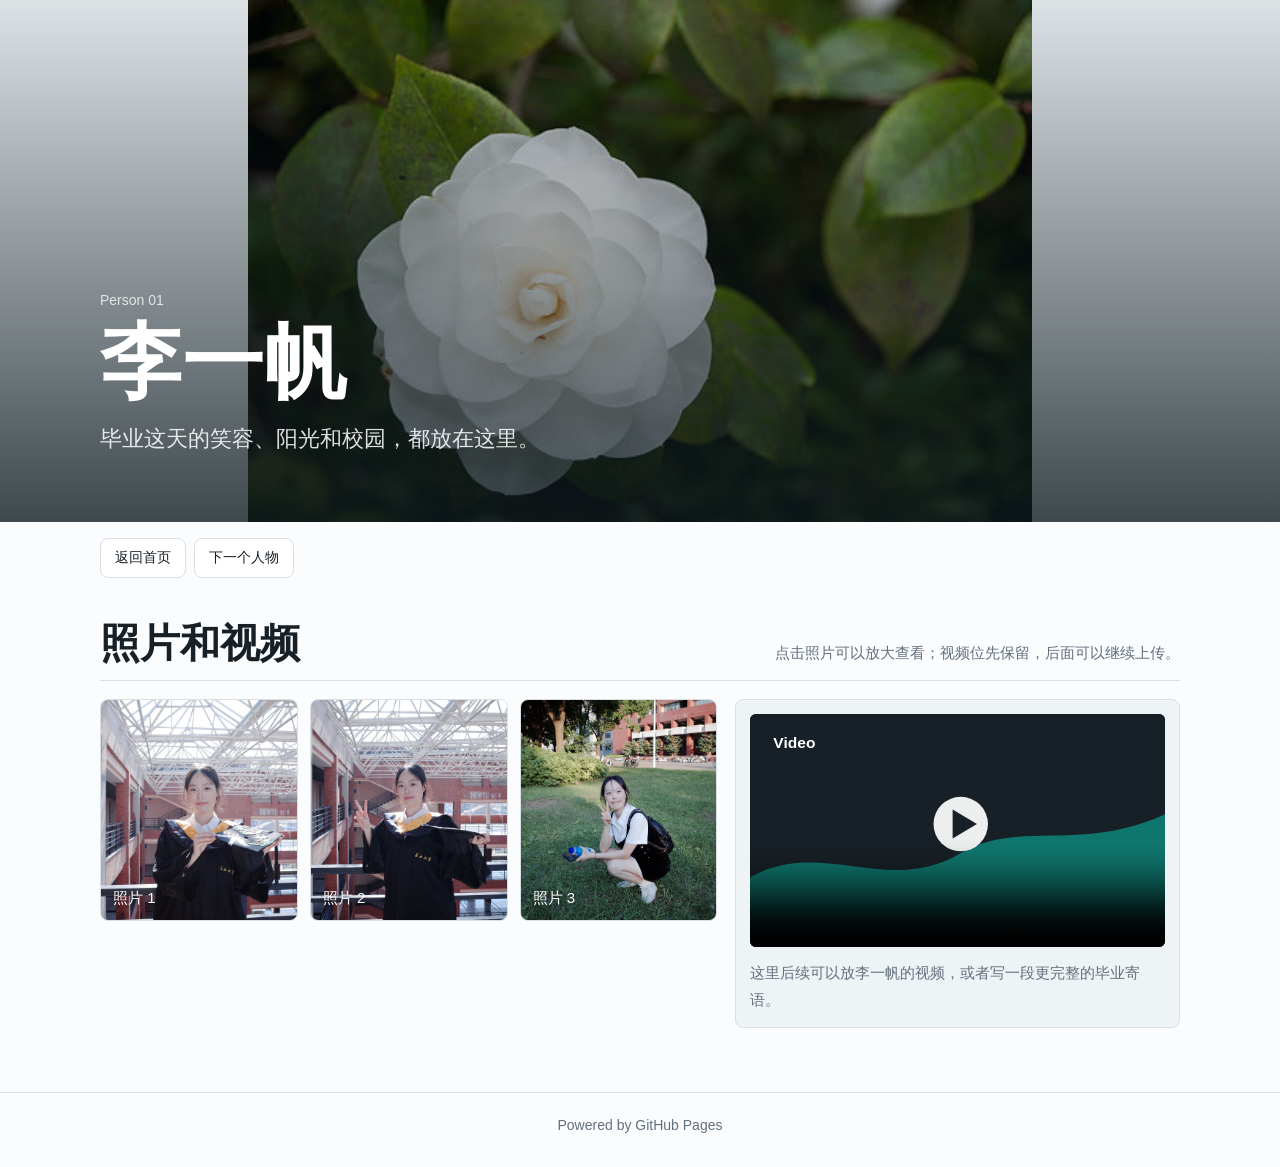
==== people/person-1.html @ f93f784c "Add files via upload" ====
<!doctype html>
<html lang="zh-CN">
<head>
  <meta charset="utf-8">
  <meta name="viewport" content="width=device-width, initial-scale=1">
  <title>李一帆</title>
  <meta name="description" content="李一帆的毕业照片和视频记录">
  <link rel="stylesheet" href="../style.css">
  <style>.person-hero { --hero-image: url("../backgrounds/person-1.png"); }</style>
</head>
<body>
  <header class="person-hero">
    <img class="hero-bg" src="../backgrounds/person-1.png" alt="">
    <div class="hero-inner">
      <p class="eyebrow">Person 01</p>
      <h1>李一帆</h1>
      <p class="lead">毕业这天的笑容、阳光和校园，都放在这里。</p>
    </div>
  </header>

  <nav class="top-nav" aria-label="页面导航">
    <a href="../index.html">返回首页</a>
    <a href="person-2.html">下一个人物</a>
  </nav>

  <main class="person-main">
    <section aria-labelledby="person-title">
      <div class="section-title">
        <h2 id="person-title">照片和视频</h2>
        <p class="note">点击照片可以放大查看；视频位先保留，后面可以继续上传。</p>
      </div>

      <div class="person-grid">
        <div class="gallery">
          <a class="tile" href="../photos/section-1/1.jpg" data-gallery-item data-caption="李一帆照片 1"><img src="../photos/section-1/1.jpg" alt="李一帆照片 1"><span>照片 1</span></a>
          <a class="tile" href="../photos/section-1/2.jpg" data-gallery-item data-caption="李一帆照片 2"><img src="../photos/section-1/2.jpg" alt="李一帆照片 2"><span>照片 2</span></a>
          <a class="tile" href="../photos/section-1/3.jpg" data-gallery-item data-caption="李一帆照片 3"><img src="../photos/section-1/3.jpg" alt="李一帆照片 3"><span>照片 3</span></a>
        </div>
        <div class="video-card">
          <video controls preload="metadata" poster="../videos/section-1/poster.svg"><source src="../videos/section-1/your-video.mp4" type="video/mp4"></video>
          <p class="story">这里后续可以放李一帆的视频，或者写一段更完整的毕业寄语。</p>
        </div>
      </div>
    </section>
  </main>

  <footer>Powered by GitHub Pages</footer>

  <div class="lightbox" id="lightbox" aria-hidden="true" role="dialog" aria-label="照片预览">
    <button class="lightbox-close" type="button" aria-label="关闭">&times;</button>
    <button class="lightbox-nav lightbox-prev" type="button" aria-label="上一张">&lsaquo;</button>
    <figure><img id="lightboxImage" src="" alt=""><figcaption class="lightbox-caption" id="lightboxCaption"></figcaption></figure>
    <button class="lightbox-nav lightbox-next" type="button" aria-label="下一张">&rsaquo;</button>
  </div>
  <script src="../gallery.js"></script>
</body>
</html>
---- style.css ----
:root {
  color-scheme: light;
  --ink: #172026;
  --muted: #64707d;
  --line: #d8e0e6;
  --paper: #fbfcfd;
  --mist: #eef3f6;
  --accent: #0f766e;
  --rose: #b85b6c;
  --gold: #b9822c;
}

* {
  box-sizing: border-box;
}

body {
  margin: 0;
  min-height: 100vh;
  font-family: Arial, "Microsoft YaHei", sans-serif;
  color: var(--ink);
  background: var(--paper);
  letter-spacing: 0;
}

a {
  color: inherit;
}

.home-hero,
.person-hero {
  min-height: 58vh;
  display: grid;
  align-items: end;
  padding: 28px;
  position: relative;
  overflow: hidden;
  background:
    linear-gradient(180deg, rgba(13, 25, 30, 0.12), rgba(13, 25, 30, 0.84)),
    var(--hero-image) center / cover no-repeat;
  color: #fff;
}

.home-hero {
  --hero-image: url("backgrounds/home.jpg");
  min-height: 72vh;
  background:
    linear-gradient(180deg, rgba(13, 25, 30, 0.04), rgba(13, 25, 30, 0.88)),
    var(--hero-image) center / contain no-repeat;
  background-color: #11191d;
}

.hero-inner {
  position: relative;
  z-index: 2;
  width: min(1080px, 100%);
  margin: 0 auto;
  padding-bottom: 38px;
}

.person-hero {
  background: #eef3f6;
}

.person-hero::after {
  content: "";
  position: absolute;
  inset: 0;
  z-index: 1;
  background: linear-gradient(180deg, rgba(13, 25, 30, 0.08), rgba(13, 25, 30, 0.78));
}

.hero-bg {
  position: absolute;
  inset: 0;
  z-index: 0;
  width: 100%;
  height: 100%;
  object-fit: contain;
  object-position: center;
}

.eyebrow {
  margin: 0 0 14px;
  font-size: 14px;
  color: rgba(255, 255, 255, 0.78);
}

h1 {
  margin: 0;
  max-width: 820px;
  font-size: clamp(42px, 8vw, 82px);
  line-height: 0.98;
  font-weight: 800;
}

.lead {
  max-width: 680px;
  margin: 18px 0 0;
  font-size: clamp(17px, 2.6vw, 22px);
  line-height: 1.6;
  color: rgba(255, 255, 255, 0.86);
}

.home-main,
.person-main {
  width: min(1080px, calc(100% - 32px));
  margin: 0 auto;
  padding: 42px 0 64px;
}

.home-intro {
  display: flex;
  align-items: end;
  justify-content: space-between;
  gap: 20px;
  margin-bottom: 18px;
  padding-bottom: 16px;
  border-bottom: 1px solid var(--line);
}

.home-intro h2,
.section-title h2 {
  margin: 0;
  font-size: clamp(26px, 4vw, 40px);
  line-height: 1.15;
}

.home-intro p,
.note,
.story {
  color: var(--muted);
  line-height: 1.8;
  font-size: 15px;
}

.home-intro p {
  max-width: 480px;
  margin: 0;
  text-align: right;
}

.people-grid {
  display: grid;
  grid-template-columns: repeat(auto-fit, minmax(240px, 1fr));
  gap: 12px;
}

.person-card {
  position: relative;
  display: block;
  min-height: 260px;
  overflow: hidden;
  border: 1px solid var(--line);
  border-radius: 8px;
  background: var(--mist);
  text-decoration: none;
}

.person-card img {
  display: block;
  width: 100%;
  height: 100%;
  min-height: 260px;
  object-fit: cover;
  transition: transform 240ms ease;
}

.person-card:hover img {
  transform: scale(1.04);
}

.person-card span {
  position: absolute;
  left: 12px;
  right: 12px;
  bottom: 12px;
  color: #fff;
  font-size: 20px;
  font-weight: 700;
  text-shadow: 0 1px 8px rgba(0, 0, 0, 0.58);
}

.top-nav {
  width: min(1080px, calc(100% - 32px));
  margin: 0 auto;
  padding: 16px 0 0;
  display: flex;
  gap: 8px;
  flex-wrap: wrap;
}

.top-nav a {
  min-height: 40px;
  display: inline-grid;
  place-items: center;
  padding: 0 14px;
  border: 1px solid var(--line);
  border-radius: 8px;
  background: #fff;
  text-decoration: none;
  font-size: 14px;
}

.section-title {
  display: flex;
  align-items: end;
  justify-content: space-between;
  gap: 18px;
  margin: 0 0 18px;
  padding-bottom: 14px;
  border-bottom: 1px solid var(--line);
}

.note {
  max-width: 420px;
  margin: 0;
  text-align: right;
}

.person-grid {
  display: grid;
  grid-template-columns: minmax(0, 1fr) minmax(300px, 0.72fr);
  gap: 18px;
  align-items: start;
}

.gallery {
  display: grid;
  grid-template-columns: repeat(3, minmax(0, 1fr));
  gap: 12px;
}

.tile {
  position: relative;
  display: block;
  min-height: 220px;
  overflow: hidden;
  border-radius: 8px;
  background: var(--mist);
  border: 1px solid var(--line);
}

.tile img {
  display: block;
  width: 100%;
  height: 100%;
  min-height: 220px;
  object-fit: cover;
  transition: transform 240ms ease;
}

.tile:hover img {
  transform: scale(1.04);
}

.tile span {
  position: absolute;
  left: 12px;
  right: 12px;
  bottom: 12px;
  color: #fff;
  font-size: 15px;
  text-shadow: 0 1px 8px rgba(0, 0, 0, 0.55);
}

.video-card {
  display: grid;
  gap: 12px;
  padding: 14px;
  border: 1px solid var(--line);
  border-radius: 8px;
  background: var(--mist);
}

video {
  display: block;
  width: 100%;
  aspect-ratio: 16 / 9;
  border-radius: 6px;
  background: #111;
}

.story {
  margin: 0;
}

footer {
  border-top: 1px solid var(--line);
  padding: 24px 16px 34px;
  color: var(--muted);
  text-align: center;
  font-size: 14px;
}

.lightbox {
  position: fixed;
  inset: 0;
  z-index: 20;
  display: none;
  place-items: center;
  padding: 24px;
  background: rgba(12, 18, 22, 0.92);
}

.lightbox.is-open {
  display: grid;
}

.lightbox img {
  max-width: min(100%, 1080px);
  max-height: 82vh;
  border-radius: 8px;
  box-shadow: 0 20px 80px rgba(0, 0, 0, 0.5);
}

.lightbox-caption {
  margin: 14px 0 0;
  color: rgba(255, 255, 255, 0.84);
  text-align: center;
  font-size: 15px;
}

.lightbox-close,
.lightbox-nav {
  position: fixed;
  border: 1px solid rgba(255, 255, 255, 0.28);
  border-radius: 999px;
  background: rgba(255, 255, 255, 0.12);
  color: #fff;
  cursor: pointer;
  line-height: 1;
}

.lightbox-close {
  top: 18px;
  right: 18px;
  width: 44px;
  height: 44px;
  font-size: 28px;
}

.lightbox-nav {
  top: 50%;
  width: 48px;
  height: 48px;
  font-size: 30px;
  transform: translateY(-50%);
}

.lightbox-prev {
  left: 18px;
}

.lightbox-next {
  right: 18px;
}

@media (max-width: 920px) {
  .people-grid {
    grid-template-columns: repeat(2, minmax(0, 1fr));
  }

  .home-intro,
  .section-title {
    display: block;
  }

  .home-intro p,
  .note {
    margin-top: 10px;
    text-align: left;
  }

  .person-grid,
  .gallery {
    grid-template-columns: 1fr;
  }

  .tile,
  .tile img {
    min-height: 260px;
  }
}

@media (max-width: 560px) {
  .home-hero,
  .person-hero {
    min-height: 62vh;
    padding: 20px;
  }

  .hero-inner {
    padding-bottom: 26px;
  }

  .home-main,
  .person-main,
  .top-nav {
    width: min(100% - 24px, 1080px);
  }

  .people-grid {
    grid-template-columns: 1fr;
  }

  .lightbox {
    padding: 14px;
  }

  .lightbox-nav {
    top: auto;
    bottom: 18px;
    transform: none;
  }
}
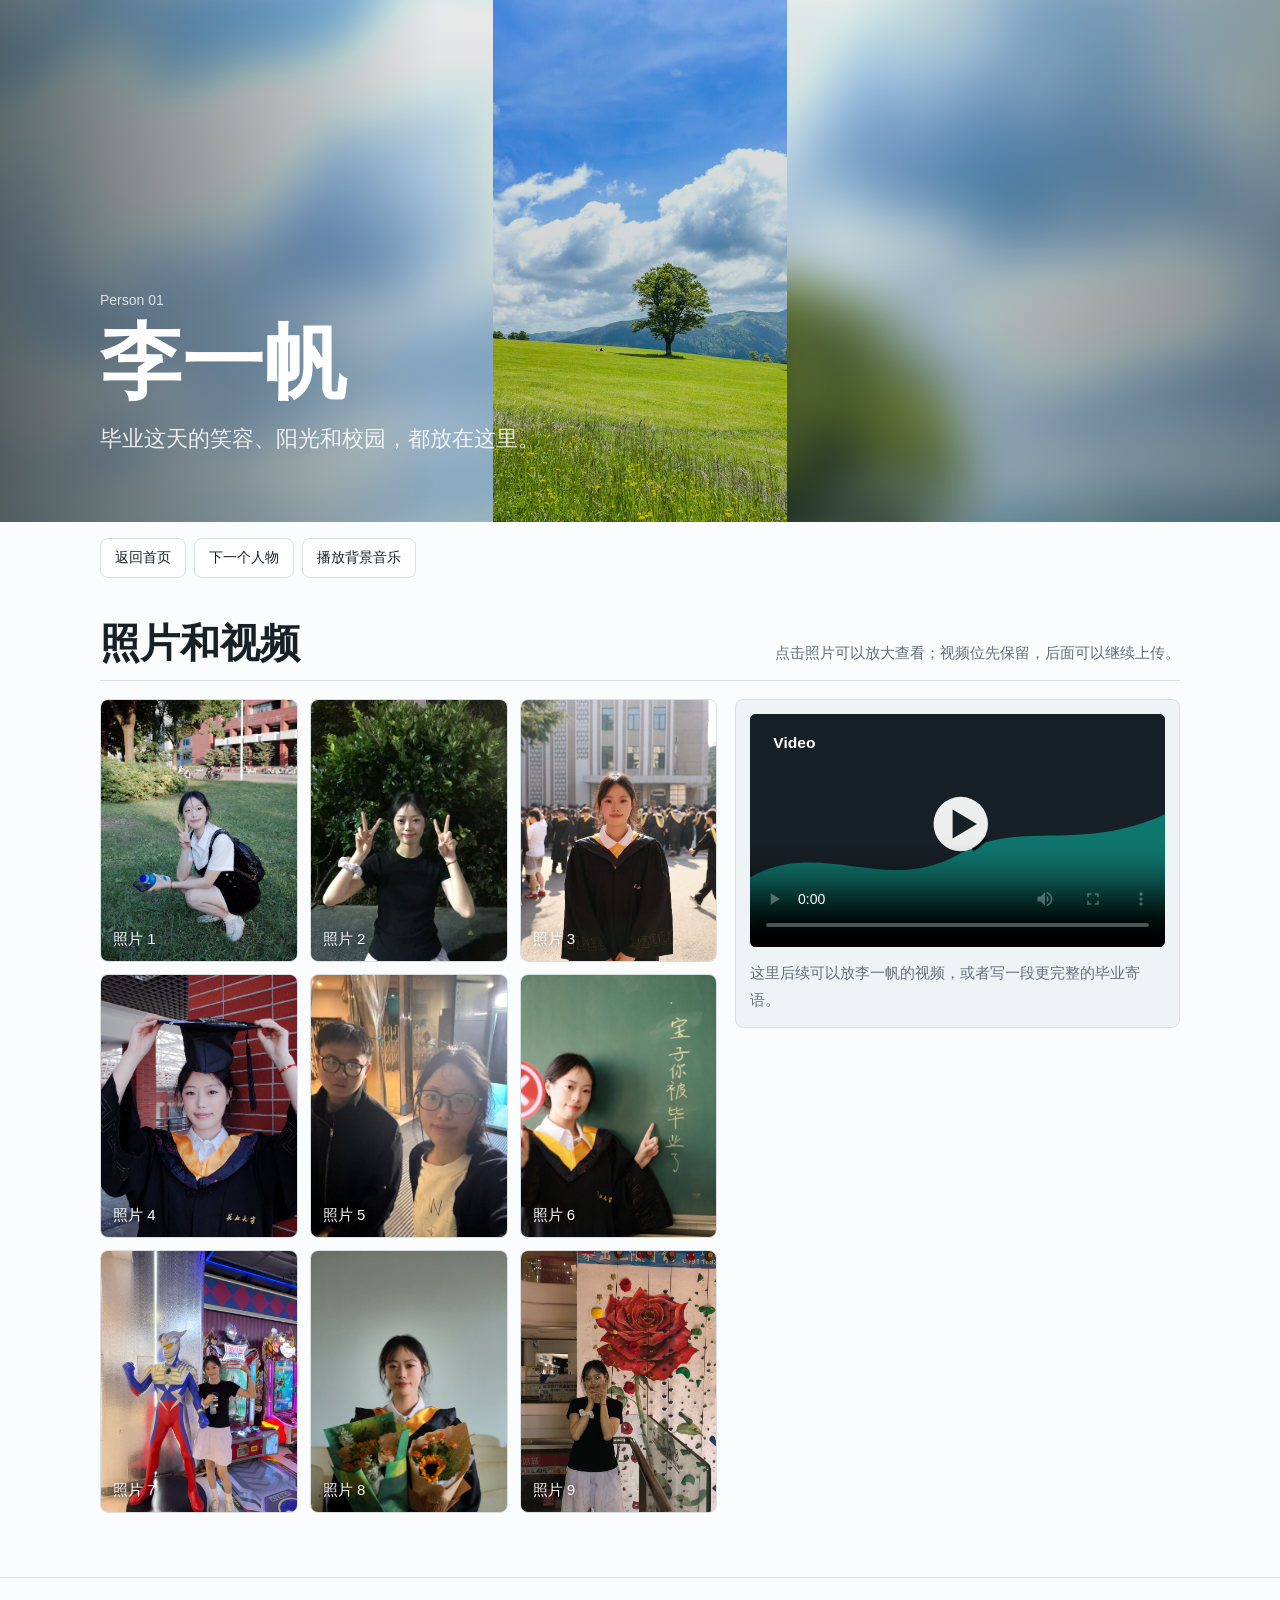
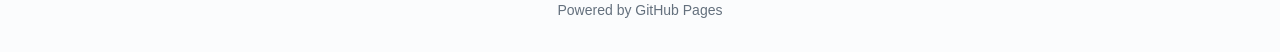
==== commit ed156099: "Add files via upload" ====
--- a/people/person-1.html
+++ b/people/person-1.html
@@ -1,57 +1,67 @@
-<!doctype html>
-<html lang="zh-CN">
-<head>
-  <meta charset="utf-8">
-  <meta name="viewport" content="width=device-width, initial-scale=1">
-  <title>李一帆</title>
-  <meta name="description" content="李一帆的毕业照片和视频记录">
-  <link rel="stylesheet" href="../style.css">
-  <style>.person-hero { --hero-image: url("../backgrounds/person-1.png"); }</style>
-</head>
-<body>
-  <header class="person-hero">
-    <img class="hero-bg" src="../backgrounds/person-1.png" alt="">
-    <div class="hero-inner">
-      <p class="eyebrow">Person 01</p>
-      <h1>李一帆</h1>
-      <p class="lead">毕业这天的笑容、阳光和校园，都放在这里。</p>
-    </div>
-  </header>
-
-  <nav class="top-nav" aria-label="页面导航">
-    <a href="../index.html">返回首页</a>
-    <a href="person-2.html">下一个人物</a>
-  </nav>
-
-  <main class="person-main">
-    <section aria-labelledby="person-title">
-      <div class="section-title">
-        <h2 id="person-title">照片和视频</h2>
-        <p class="note">点击照片可以放大查看；视频位先保留，后面可以继续上传。</p>
-      </div>
-
-      <div class="person-grid">
-        <div class="gallery">
-          <a class="tile" href="../photos/section-1/1.jpg" data-gallery-item data-caption="李一帆照片 1"><img src="../photos/section-1/1.jpg" alt="李一帆照片 1"><span>照片 1</span></a>
-          <a class="tile" href="../photos/section-1/2.jpg" data-gallery-item data-caption="李一帆照片 2"><img src="../photos/section-1/2.jpg" alt="李一帆照片 2"><span>照片 2</span></a>
-          <a class="tile" href="../photos/section-1/3.jpg" data-gallery-item data-caption="李一帆照片 3"><img src="../photos/section-1/3.jpg" alt="李一帆照片 3"><span>照片 3</span></a>
-        </div>
-        <div class="video-card">
-          <video controls preload="metadata" poster="../videos/section-1/poster.svg"><source src="../videos/section-1/your-video.mp4" type="video/mp4"></video>
-          <p class="story">这里后续可以放李一帆的视频，或者写一段更完整的毕业寄语。</p>
-        </div>
-      </div>
-    </section>
-  </main>
-
-  <footer>Powered by GitHub Pages</footer>
-
-  <div class="lightbox" id="lightbox" aria-hidden="true" role="dialog" aria-label="照片预览">
-    <button class="lightbox-close" type="button" aria-label="关闭">&times;</button>
-    <button class="lightbox-nav lightbox-prev" type="button" aria-label="上一张">&lsaquo;</button>
-    <figure><img id="lightboxImage" src="" alt=""><figcaption class="lightbox-caption" id="lightboxCaption"></figcaption></figure>
-    <button class="lightbox-nav lightbox-next" type="button" aria-label="下一张">&rsaquo;</button>
-  </div>
-  <script src="../gallery.js"></script>
-</body>
-</html>
+<!doctype html>
+<html lang="zh-CN">
+<head>
+  <meta charset="utf-8">
+  <meta name="viewport" content="width=device-width, initial-scale=1">
+  <title>李一帆</title>
+  <meta name="description" content="李一帆的毕业照片和视频记录">
+  <link rel="stylesheet" href="../style.css">
+  <style>.person-hero { --hero-image: url("../backgrounds/person-1.png"); }</style>
+</head>
+<body>
+  <header class="person-hero">
+    <img class="hero-fill" src="../backgrounds/person-1.png" alt="">
+    <img class="hero-bg" src="../backgrounds/person-1.png" alt="">
+    <div class="hero-inner">
+      <p class="eyebrow">Person 01</p>
+      <h1>李一帆</h1>
+      <p class="lead">毕业这天的笑容、阳光和校园，都放在这里。</p>
+    </div>
+  </header>
+
+  <nav class="top-nav" aria-label="页面导航">
+    <a href="../index.html">返回首页</a>
+    <a href="person-2.html">下一个人物</a>
+    <button class="music-control" type="button" data-bgm-toggle hidden>播放背景音乐</button>
+  </nav>
+  <audio data-bgm src="../audio/liyi.mp3" autoplay loop preload="auto"></audio>
+
+  <main class="person-main">
+    <section aria-labelledby="person-title">
+      <div class="section-title">
+        <h2 id="person-title">照片和视频</h2>
+        <p class="note">点击照片可以放大查看；视频位先保留，后面可以继续上传。</p>
+      </div>
+
+      <div class="person-grid">
+        <div class="gallery">
+          <a class="tile" href="../photos/liyi/1.jpg" data-gallery-item data-caption="李一帆照片 1"><img src="../photos/liyi/1.jpg" alt="李一帆照片 1"><span>照片 1</span></a>
+          <a class="tile" href="../photos/liyi/2.jpg" data-gallery-item data-caption="李一帆照片 2"><img src="../photos/liyi/2.jpg" alt="李一帆照片 2"><span>照片 2</span></a>
+          <a class="tile" href="../photos/liyi/3.jpg" data-gallery-item data-caption="李一帆照片 3"><img src="../photos/liyi/3.jpg" alt="李一帆照片 3"><span>照片 3</span></a>
+          <a class="tile" href="../photos/liyi/4.jpg" data-gallery-item data-caption="李一帆照片 4"><img src="../photos/liyi/4.jpg" alt="李一帆照片 4"><span>照片 4</span></a>
+          <a class="tile" href="../photos/liyi/5.jpg" data-gallery-item data-caption="李一帆照片 5"><img src="../photos/liyi/5.jpg" alt="李一帆照片 5"><span>照片 5</span></a>
+          <a class="tile" href="../photos/liyi/6.jpg" data-gallery-item data-caption="李一帆照片 6"><img src="../photos/liyi/6.jpg" alt="李一帆照片 6"><span>照片 6</span></a>
+          <a class="tile" href="../photos/liyi/7.jpg" data-gallery-item data-caption="李一帆照片 7"><img src="../photos/liyi/7.jpg" alt="李一帆照片 7"><span>照片 7</span></a>
+          <a class="tile" href="../photos/liyi/8.jpg" data-gallery-item data-caption="李一帆照片 8"><img src="../photos/liyi/8.jpg" alt="李一帆照片 8"><span>照片 8</span></a>
+          <a class="tile" href="../photos/liyi/9.jpg" data-gallery-item data-caption="李一帆照片 9"><img src="../photos/liyi/9.jpg" alt="李一帆照片 9"><span>照片 9</span></a>
+        </div>
+        <div class="video-card">
+          <video controls preload="metadata" poster="../videos/section-1/poster.svg"><source src="../videos/section-1/your-video.mp4" type="video/mp4"></video>
+          <p class="story">这里后续可以放李一帆的视频，或者写一段更完整的毕业寄语。</p>
+        </div>
+      </div>
+    </section>
+  </main>
+
+  <footer>Powered by GitHub Pages</footer>
+
+  <div class="lightbox" id="lightbox" aria-hidden="true" role="dialog" aria-label="照片预览">
+    <button class="lightbox-close" type="button" aria-label="关闭">&times;</button>
+    <button class="lightbox-nav lightbox-prev" type="button" aria-label="上一张">&lsaquo;</button>
+    <figure><img id="lightboxImage" src="" alt=""><figcaption class="lightbox-caption" id="lightboxCaption"></figcaption></figure>
+    <button class="lightbox-nav lightbox-next" type="button" aria-label="下一张">&rsaquo;</button>
+  </div>
+  <script src="../gallery.js"></script>
+  <script src="../bgm.js"></script>
+</body>
+</html>
--- a/style.css
+++ b/style.css
@@ -59,7 +59,7 @@
 }
 
 .person-hero {
-  background: #eef3f6;
+  background: #f7fafb;
 }
 
 .person-hero::after {
@@ -67,17 +67,32 @@
   position: absolute;
   inset: 0;
   z-index: 1;
-  background: linear-gradient(180deg, rgba(13, 25, 30, 0.08), rgba(13, 25, 30, 0.78));
+  background:
+    linear-gradient(90deg, rgba(14, 24, 28, 0.62), rgba(14, 24, 28, 0.08) 34%, rgba(14, 24, 28, 0.08) 66%, rgba(14, 24, 28, 0.42)),
+    linear-gradient(180deg, rgba(14, 24, 28, 0.02), rgba(14, 24, 28, 0.22));
+}
+
+.hero-fill {
+  position: absolute;
+  inset: -24px;
+  z-index: 0;
+  width: calc(100% + 48px);
+  height: calc(100% + 48px);
+  object-fit: cover;
+  object-position: center;
+  filter: blur(24px) saturate(1.16) brightness(1.12);
+  transform: scale(1.04);
 }
 
 .hero-bg {
   position: absolute;
   inset: 0;
-  z-index: 0;
+  z-index: 1;
   width: 100%;
   height: 100%;
   object-fit: contain;
   object-position: center;
+  filter: saturate(1.08) brightness(1.06);
 }
 
 .eyebrow {
@@ -202,6 +217,22 @@
   font-size: 14px;
 }
 
+.music-control {
+  min-height: 40px;
+  padding: 0 14px;
+  border: 1px solid var(--line);
+  border-radius: 8px;
+  background: #fff;
+  color: var(--ink);
+  cursor: pointer;
+  font: inherit;
+  font-size: 14px;
+}
+
+.music-control[hidden] {
+  display: none;
+}
+
 .section-title {
   display: flex;
   align-items: end;
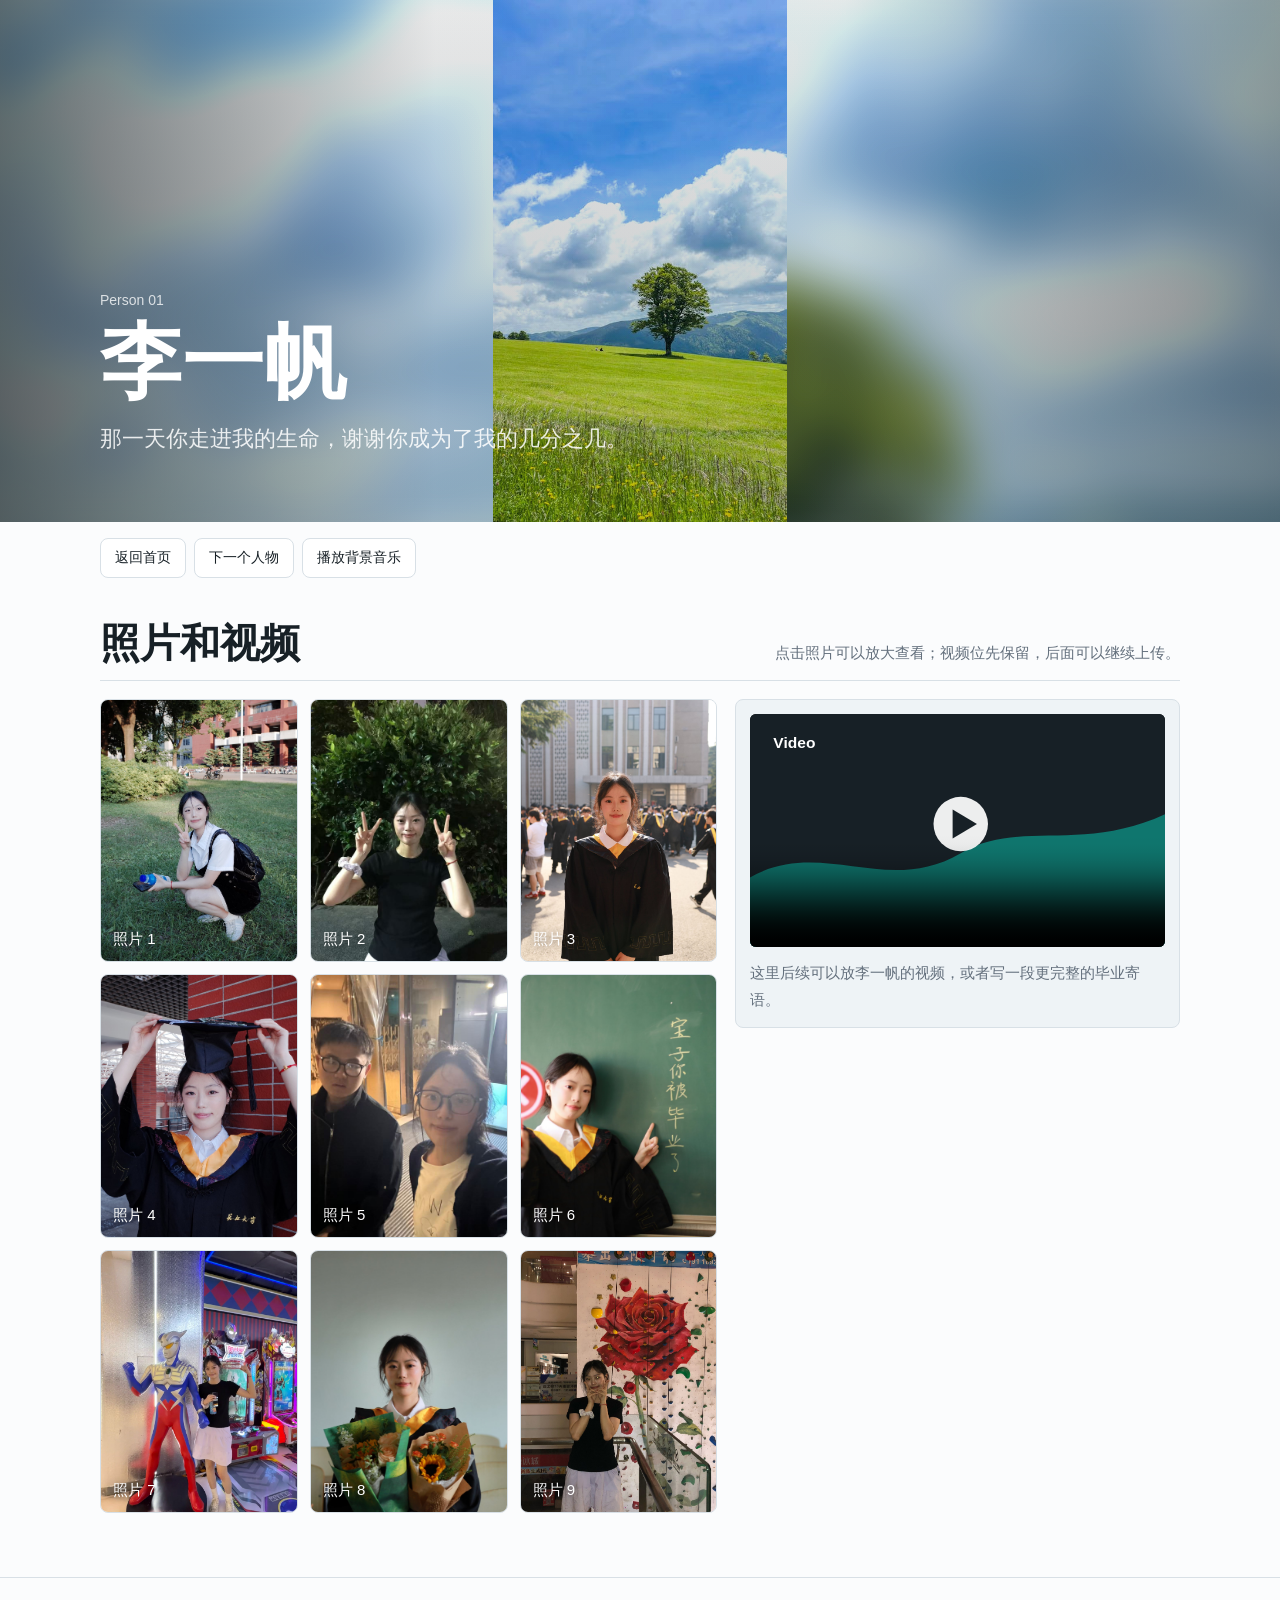
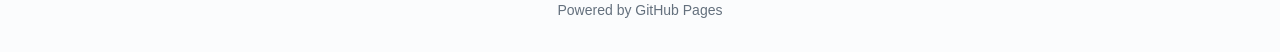
==== commit a2ebb0fe: "Add files via upload" ====
--- a/people/person-1.html
+++ b/people/person-1.html
@@ -15,14 +15,14 @@
     <div class="hero-inner">
       <p class="eyebrow">Person 01</p>
       <h1>李一帆</h1>
-      <p class="lead">毕业这天的笑容、阳光和校园，都放在这里。</p>
+      <p class="lead">那一天你走进我的生命，谢谢你成为了我的几分之几。</p>
     </div>
   </header>
 
   <nav class="top-nav" aria-label="页面导航">
     <a href="../index.html">返回首页</a>
     <a href="person-2.html">下一个人物</a>
-    <button class="music-control" type="button" data-bgm-toggle hidden>播放背景音乐</button>
+    <button class="music-control" type="button" data-bgm-toggle>播放背景音乐</button>
   </nav>
   <audio data-bgm src="../audio/liyi.mp3" autoplay loop preload="auto"></audio>
 
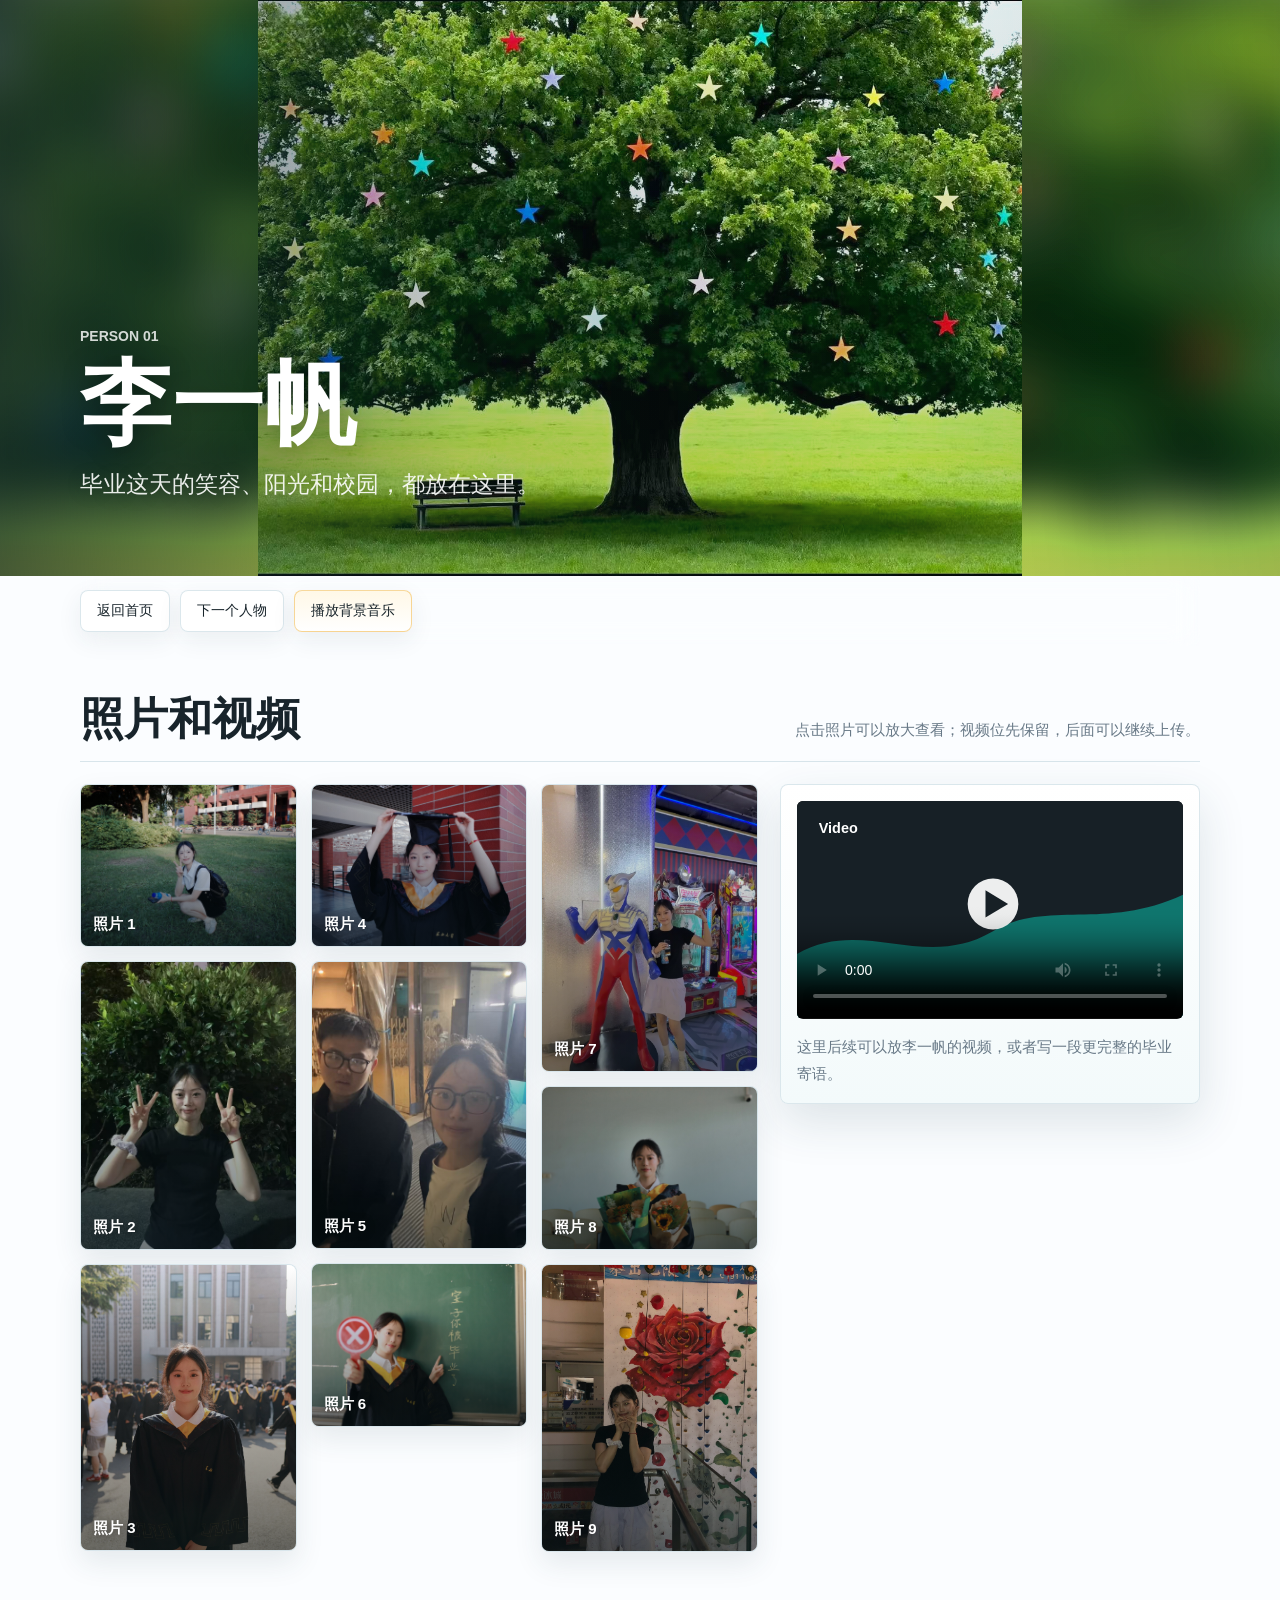
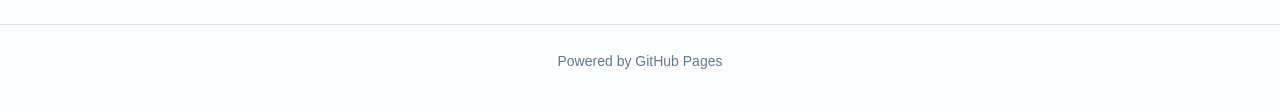
==== commit dfbcc6ba: "Add files via upload" ====
--- a/people/person-1.html
+++ b/people/person-1.html
@@ -15,7 +15,7 @@
     <div class="hero-inner">
       <p class="eyebrow">Person 01</p>
       <h1>李一帆</h1>
-      <p class="lead">那一天你走进我的生命，谢谢你成为了我的几分之几。</p>
+      <p class="lead">毕业这天的笑容、阳光和校园，都放在这里。</p>
     </div>
   </header>
 
--- a/style.css
+++ b/style.css
@@ -1,17 +1,23 @@
 :root {
   color-scheme: light;
-  --ink: #172026;
-  --muted: #64707d;
-  --line: #d8e0e6;
-  --paper: #fbfcfd;
-  --mist: #eef3f6;
-  --accent: #0f766e;
-  --rose: #b85b6c;
-  --gold: #b9822c;
+  --ink: #18242b;
+  --muted: #687987;
+  --line: #d8e5eb;
+  --paper: #fbfdff;
+  --mist: #edf6f8;
+  --sky: #9dd8f3;
+  --leaf: #5aa56b;
+  --sun: #f1b84b;
+  --coral: #e98472;
+  --shadow: 0 18px 48px rgba(36, 68, 82, 0.14);
 }
 
 * {
   box-sizing: border-box;
+}
+
+html {
+  scroll-behavior: smooth;
 }
 
 body {
@@ -19,7 +25,9 @@
   min-height: 100vh;
   font-family: Arial, "Microsoft YaHei", sans-serif;
   color: var(--ink);
-  background: var(--paper);
+  background:
+    linear-gradient(180deg, rgba(157, 216, 243, 0.2), rgba(251, 253, 255, 0) 360px),
+    var(--paper);
   letter-spacing: 0;
 }
 
@@ -29,37 +37,29 @@
 
 .home-hero,
 .person-hero {
-  min-height: 58vh;
+  position: relative;
   display: grid;
   align-items: end;
+  min-height: 64vh;
   padding: 28px;
-  position: relative;
   overflow: hidden;
-  background:
-    linear-gradient(180deg, rgba(13, 25, 30, 0.12), rgba(13, 25, 30, 0.84)),
-    var(--hero-image) center / cover no-repeat;
   color: #fff;
 }
 
 .home-hero {
   --hero-image: url("backgrounds/home.jpg");
-  min-height: 72vh;
+  min-height: 76vh;
   background:
-    linear-gradient(180deg, rgba(13, 25, 30, 0.04), rgba(13, 25, 30, 0.88)),
+    linear-gradient(90deg, rgba(9, 24, 31, 0.72), rgba(9, 24, 31, 0.18) 48%, rgba(9, 24, 31, 0.08)),
+    linear-gradient(180deg, rgba(9, 24, 31, 0.02), rgba(9, 24, 31, 0.64)),
     var(--hero-image) center / contain no-repeat;
-  background-color: #11191d;
-}
-
-.hero-inner {
-  position: relative;
-  z-index: 2;
-  width: min(1080px, 100%);
-  margin: 0 auto;
-  padding-bottom: 38px;
+  background-color: #dfeef7;
 }
 
 .person-hero {
-  background: #f7fafb;
+  background:
+    radial-gradient(circle at 22% 20%, rgba(255, 255, 255, 0.82), rgba(255, 255, 255, 0) 26%),
+    #eef7fa;
 }
 
 .person-hero::after {
@@ -68,20 +68,20 @@
   inset: 0;
   z-index: 1;
   background:
-    linear-gradient(90deg, rgba(14, 24, 28, 0.62), rgba(14, 24, 28, 0.08) 34%, rgba(14, 24, 28, 0.08) 66%, rgba(14, 24, 28, 0.42)),
-    linear-gradient(180deg, rgba(14, 24, 28, 0.02), rgba(14, 24, 28, 0.22));
+    linear-gradient(90deg, rgba(16, 34, 42, 0.7), rgba(16, 34, 42, 0.16) 36%, rgba(16, 34, 42, 0.06) 70%, rgba(16, 34, 42, 0.18)),
+    linear-gradient(180deg, rgba(16, 34, 42, 0), rgba(16, 34, 42, 0.18));
 }
 
 .hero-fill {
   position: absolute;
-  inset: -24px;
+  inset: -30px;
   z-index: 0;
-  width: calc(100% + 48px);
-  height: calc(100% + 48px);
+  width: calc(100% + 60px);
+  height: calc(100% + 60px);
   object-fit: cover;
   object-position: center;
-  filter: blur(24px) saturate(1.16) brightness(1.12);
-  transform: scale(1.04);
+  filter: blur(28px) saturate(1.22) brightness(1.18);
+  transform: scale(1.05);
 }
 
 .hero-bg {
@@ -92,53 +92,66 @@
   height: 100%;
   object-fit: contain;
   object-position: center;
-  filter: saturate(1.08) brightness(1.06);
+  filter: saturate(1.12) brightness(1.08);
+}
+
+.hero-inner {
+  position: relative;
+  z-index: 2;
+  width: min(1120px, 100%);
+  margin: 0 auto;
+  padding-bottom: 44px;
 }
 
 .eyebrow {
   margin: 0 0 14px;
   font-size: 14px;
-  color: rgba(255, 255, 255, 0.78);
+  font-weight: 700;
+  color: rgba(255, 255, 255, 0.82);
+  text-transform: uppercase;
 }
 
 h1 {
   margin: 0;
-  max-width: 820px;
-  font-size: clamp(42px, 8vw, 82px);
+  max-width: 840px;
+  font-size: clamp(44px, 8vw, 92px);
   line-height: 0.98;
   font-weight: 800;
+  text-shadow: 0 3px 24px rgba(0, 0, 0, 0.26);
 }
 
 .lead {
-  max-width: 680px;
+  max-width: 720px;
   margin: 18px 0 0;
-  font-size: clamp(17px, 2.6vw, 22px);
-  line-height: 1.6;
-  color: rgba(255, 255, 255, 0.86);
+  font-size: clamp(17px, 2.5vw, 23px);
+  line-height: 1.65;
+  color: rgba(255, 255, 255, 0.9);
+  text-shadow: 0 2px 18px rgba(0, 0, 0, 0.24);
 }
 
 .home-main,
 .person-main {
-  width: min(1080px, calc(100% - 32px));
+  width: min(1120px, calc(100% - 32px));
   margin: 0 auto;
-  padding: 42px 0 64px;
-}
-
-.home-intro {
+  padding: 48px 0 72px;
+}
+
+.home-intro,
+.section-title {
   display: flex;
   align-items: end;
   justify-content: space-between;
-  gap: 20px;
-  margin-bottom: 18px;
-  padding-bottom: 16px;
+  gap: 24px;
+  margin: 0 0 22px;
+  padding-bottom: 18px;
   border-bottom: 1px solid var(--line);
 }
 
 .home-intro h2,
 .section-title h2 {
   margin: 0;
-  font-size: clamp(26px, 4vw, 40px);
-  line-height: 1.15;
+  font-size: clamp(28px, 4vw, 44px);
+  line-height: 1.12;
 }
 
 .home-intro p,
@@ -150,158 +163,168 @@
 }
 
 .home-intro p {
-  max-width: 480px;
+  max-width: 500px;
   margin: 0;
   text-align: right;
 }
 
 .people-grid {
   display: grid;
-  grid-template-columns: repeat(auto-fit, minmax(240px, 1fr));
-  gap: 12px;
+  grid-template-columns: repeat(auto-fit, minmax(260px, 1fr));
+  gap: 18px;
 }
 
 .person-card {
   position: relative;
   display: block;
-  min-height: 260px;
+  min-height: 330px;
   overflow: hidden;
-  border: 1px solid var(--line);
+  border: 1px solid rgba(216, 229, 235, 0.9);
   border-radius: 8px;
-  background: var(--mist);
+  background: #fff;
+  box-shadow: var(--shadow);
   text-decoration: none;
+}
+
+.person-card::after,
+.tile::after {
+  content: "";
+  position: absolute;
+  inset: 0;
+  background: linear-gradient(180deg, rgba(7, 19, 24, 0), rgba(7, 19, 24, 0.58));
+  pointer-events: none;
 }
 
 .person-card img {
   display: block;
   width: 100%;
   height: 100%;
-  min-height: 260px;
+  min-height: 330px;
   object-fit: cover;
-  transition: transform 240ms ease;
+  transition: transform 260ms ease, filter 260ms ease;
 }
 
 .person-card:hover img {
-  transform: scale(1.04);
+  filter: saturate(1.08) brightness(1.04);
+  transform: scale(1.035);
 }
 
 .person-card span {
+  position: absolute;
+  left: 18px;
+  right: 18px;
+  bottom: 18px;
+  z-index: 1;
+  color: #fff;
+  font-size: 26px;
+  font-weight: 800;
+  text-shadow: 0 2px 16px rgba(0, 0, 0, 0.36);
+}
+
+.top-nav {
+  position: sticky;
+  top: 0;
+  z-index: 10;
+  width: min(1120px, calc(100% - 32px));
+  margin: 0 auto;
+  padding: 14px 0;
+  display: flex;
+  gap: 10px;
+  flex-wrap: wrap;
+  backdrop-filter: blur(14px);
+}
+
+.top-nav a,
+.music-control {
+  min-height: 42px;
+  display: inline-grid;
+  place-items: center;
+  padding: 0 16px;
+  border: 1px solid rgba(216, 229, 235, 0.92);
+  border-radius: 8px;
+  background: rgba(255, 255, 255, 0.9);
+  color: var(--ink);
+  text-decoration: none;
+  box-shadow: 0 8px 24px rgba(36, 68, 82, 0.08);
+  font: inherit;
+  font-size: 14px;
+}
+
+.music-control {
+  cursor: pointer;
+  border-color: rgba(241, 184, 75, 0.55);
+  background: linear-gradient(180deg, #fff8e7, #fff);
+}
+
+.music-control[hidden] {
+  display: none;
+}
+
+.note {
+  max-width: 440px;
+  margin: 0;
+  text-align: right;
+}
+
+.person-grid {
+  display: grid;
+  grid-template-columns: minmax(0, 1fr) minmax(300px, 0.62fr);
+  gap: 22px;
+  align-items: start;
+}
+
+.gallery {
+  column-count: 3;
+  column-gap: 14px;
+}
+
+.tile {
+  position: relative;
+  display: block;
+  break-inside: avoid;
+  margin: 0 0 14px;
+  overflow: hidden;
+  border-radius: 8px;
+  background: var(--mist);
+  border: 1px solid rgba(216, 229, 235, 0.9);
+  box-shadow: 0 12px 28px rgba(36, 68, 82, 0.1);
+}
+
+.tile img {
+  display: block;
+  width: 100%;
+  height: auto;
+  object-fit: cover;
+  transition: transform 260ms ease, filter 260ms ease;
+}
+
+.tile:hover img {
+  filter: saturate(1.08) brightness(1.04);
+  transform: scale(1.025);
+}
+
+.tile span {
   position: absolute;
   left: 12px;
   right: 12px;
   bottom: 12px;
-  color: #fff;
-  font-size: 20px;
-  font-weight: 700;
-  text-shadow: 0 1px 8px rgba(0, 0, 0, 0.58);
-}
-
-.top-nav {
-  width: min(1080px, calc(100% - 32px));
-  margin: 0 auto;
-  padding: 16px 0 0;
-  display: flex;
-  gap: 8px;
-  flex-wrap: wrap;
-}
-
-.top-nav a {
-  min-height: 40px;
-  display: inline-grid;
-  place-items: center;
-  padding: 0 14px;
-  border: 1px solid var(--line);
-  border-radius: 8px;
-  background: #fff;
-  text-decoration: none;
-  font-size: 14px;
-}
-
-.music-control {
-  min-height: 40px;
-  padding: 0 14px;
-  border: 1px solid var(--line);
-  border-radius: 8px;
-  background: #fff;
-  color: var(--ink);
-  cursor: pointer;
-  font: inherit;
-  font-size: 14px;
-}
-
-.music-control[hidden] {
-  display: none;
-}
-
-.section-title {
-  display: flex;
-  align-items: end;
-  justify-content: space-between;
-  gap: 18px;
-  margin: 0 0 18px;
-  padding-bottom: 14px;
-  border-bottom: 1px solid var(--line);
-}
-
-.note {
-  max-width: 420px;
-  margin: 0;
-  text-align: right;
-}
-
-.person-grid {
-  display: grid;
-  grid-template-columns: minmax(0, 1fr) minmax(300px, 0.72fr);
-  gap: 18px;
-  align-items: start;
-}
-
-.gallery {
-  display: grid;
-  grid-template-columns: repeat(3, minmax(0, 1fr));
-  gap: 12px;
-}
-
-.tile {
-  position: relative;
-  display: block;
-  min-height: 220px;
-  overflow: hidden;
-  border-radius: 8px;
-  background: var(--mist);
-  border: 1px solid var(--line);
-}
-
-.tile img {
-  display: block;
-  width: 100%;
-  height: 100%;
-  min-height: 220px;
-  object-fit: cover;
-  transition: transform 240ms ease;
-}
-
-.tile:hover img {
-  transform: scale(1.04);
-}
-
-.tile span {
-  position: absolute;
-  left: 12px;
-  right: 12px;
-  bottom: 12px;
+  z-index: 1;
   color: #fff;
   font-size: 15px;
-  text-shadow: 0 1px 8px rgba(0, 0, 0, 0.55);
+  font-weight: 700;
+  text-shadow: 0 1px 10px rgba(0, 0, 0, 0.45);
 }
 
 .video-card {
+  position: sticky;
+  top: 86px;
   display: grid;
-  gap: 12px;
-  padding: 14px;
-  border: 1px solid var(--line);
+  gap: 14px;
+  padding: 16px;
+  border: 1px solid rgba(216, 229, 235, 0.92);
   border-radius: 8px;
-  background: var(--mist);
+  background: linear-gradient(180deg, #ffffff, #f3fafb);
+  box-shadow: var(--shadow);
 }
 
 video {
@@ -318,7 +341,7 @@
 
 footer {
   border-top: 1px solid var(--line);
-  padding: 24px 16px 34px;
+  padding: 28px 16px 38px;
   color: var(--muted);
   text-align: center;
   font-size: 14px;
@@ -388,10 +411,6 @@
 }
 
 @media (max-width: 920px) {
-  .people-grid {
-    grid-template-columns: repeat(2, minmax(0, 1fr));
-  }
-
   .home-intro,
   .section-title {
     display: block;
@@ -403,22 +422,30 @@
     text-align: left;
   }
 
-  .person-grid,
+  .person-grid {
+    grid-template-columns: 1fr;
+  }
+
   .gallery {
-    grid-template-columns: 1fr;
-  }
-
-  .tile,
-  .tile img {
-    min-height: 260px;
+    column-count: 2;
+  }
+
+  .video-card {
+    position: static;
   }
 }
 
 @media (max-width: 560px) {
   .home-hero,
   .person-hero {
-    min-height: 62vh;
+    min-height: 68vh;
     padding: 20px;
+  }
+
+  .home-hero {
+    background:
+      linear-gradient(180deg, rgba(9, 24, 31, 0.12), rgba(9, 24, 31, 0.82)),
+      var(--hero-image) center / cover no-repeat;
   }
 
   .hero-inner {
@@ -428,11 +455,18 @@
   .home-main,
   .person-main,
   .top-nav {
-    width: min(100% - 24px, 1080px);
-  }
-
-  .people-grid {
+    width: min(100% - 24px, 1120px);
+  }
+
+  .people-grid,
+  .gallery {
     grid-template-columns: 1fr;
+    column-count: 1;
+  }
+
+  .person-card,
+  .person-card img {
+    min-height: 300px;
   }
 
   .lightbox {
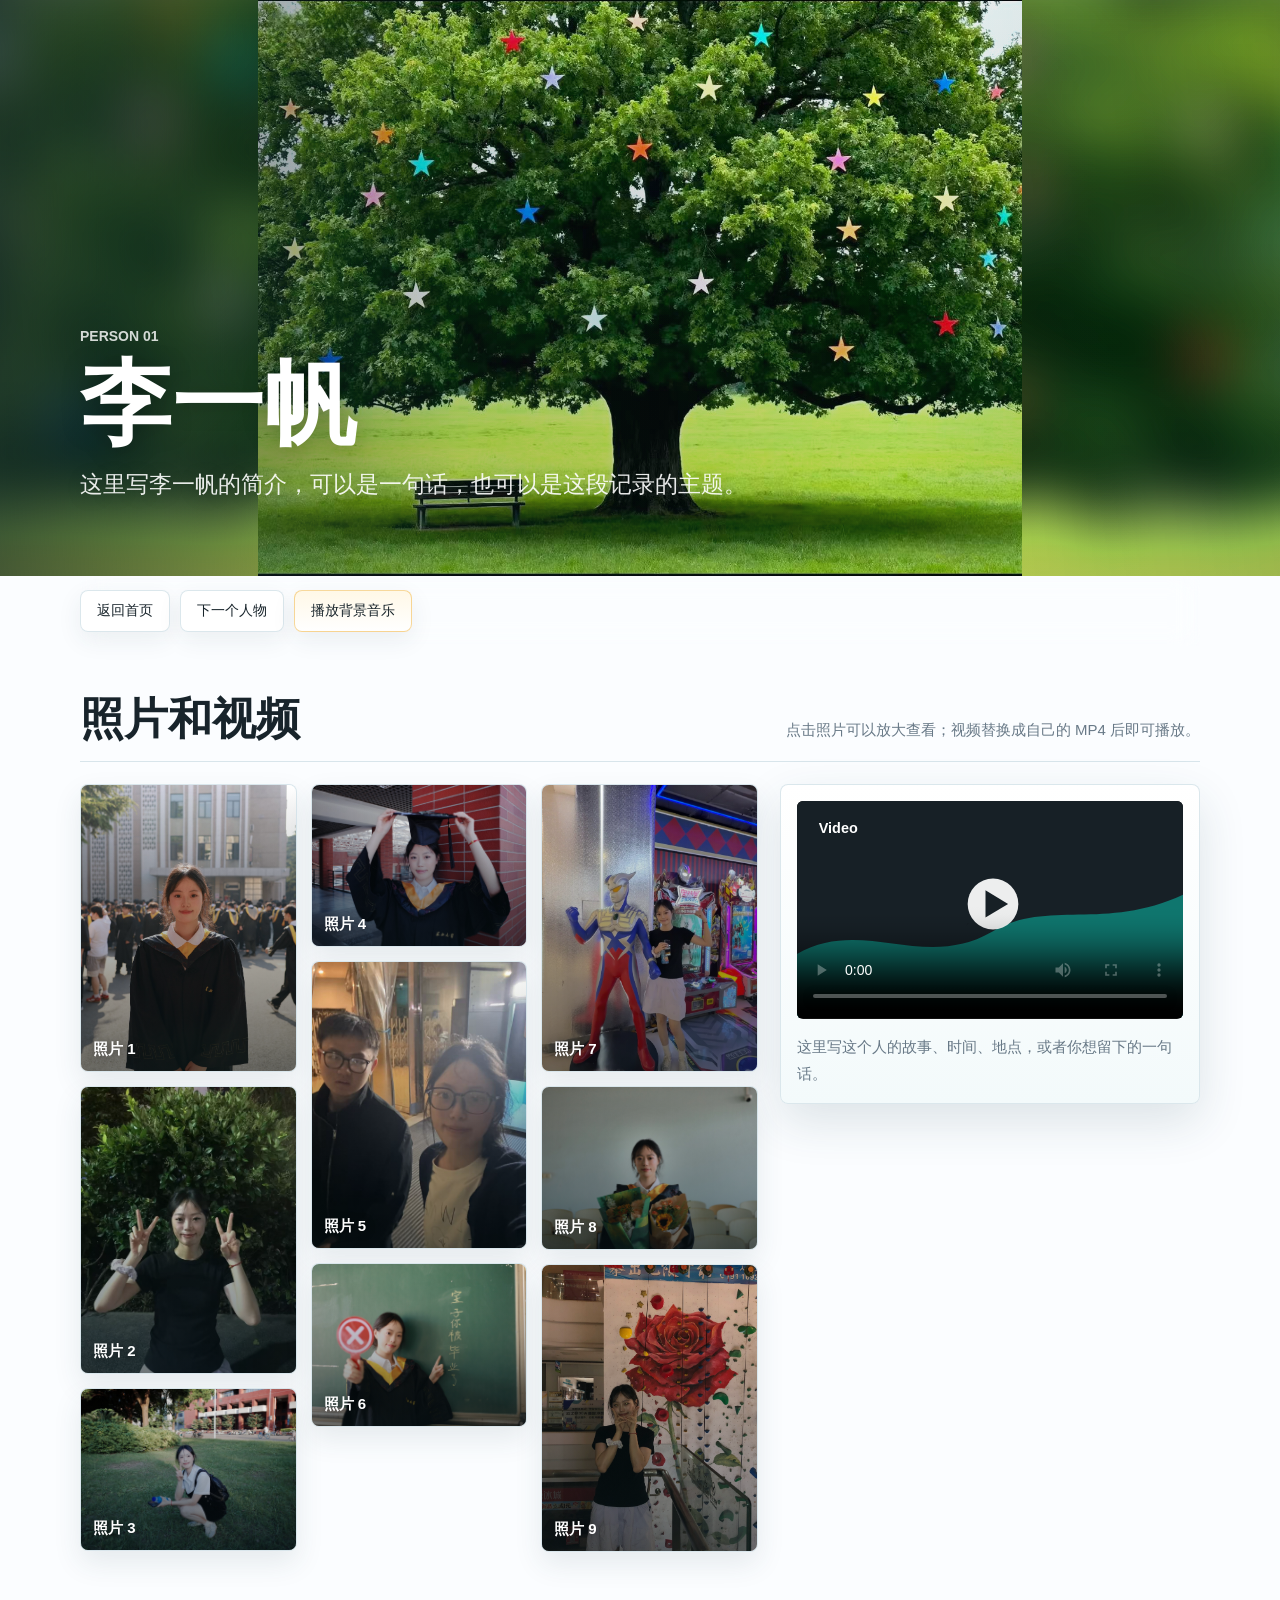
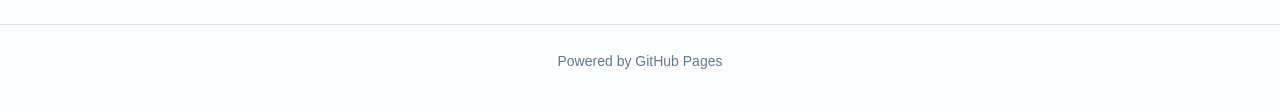
==== commit 4bd3fafa: "Add files via upload" ====
--- a/people/person-1.html
+++ b/people/person-1.html
@@ -5,7 +5,7 @@
   <meta name="viewport" content="width=device-width, initial-scale=1">
   <title>李一帆</title>
   <meta name="description" content="李一帆的毕业照片和视频记录">
-  <link rel="stylesheet" href="../style.css">
+  <link rel="stylesheet" href="../style.css?v=20260609b">
   <style>.person-hero { --hero-image: url("../backgrounds/person-1.png"); }</style>
 </head>
 <body>
@@ -15,7 +15,7 @@
     <div class="hero-inner">
       <p class="eyebrow">Person 01</p>
       <h1>李一帆</h1>
-      <p class="lead">毕业这天的笑容、阳光和校园，都放在这里。</p>
+      <p class="lead">这里写李一帆的简介，可以是一句话，也可以是这段记录的主题。</p>
     </div>
   </header>
 
@@ -30,7 +30,7 @@
     <section aria-labelledby="person-title">
       <div class="section-title">
         <h2 id="person-title">照片和视频</h2>
-        <p class="note">点击照片可以放大查看；视频位先保留，后面可以继续上传。</p>
+        <p class="note">点击照片可以放大查看；视频替换成自己的 MP4 后即可播放。</p>
       </div>
 
       <div class="person-grid">
@@ -47,7 +47,7 @@
         </div>
         <div class="video-card">
           <video controls preload="metadata" poster="../videos/section-1/poster.svg"><source src="../videos/section-1/your-video.mp4" type="video/mp4"></video>
-          <p class="story">这里后续可以放李一帆的视频，或者写一段更完整的毕业寄语。</p>
+          <p class="story">这里写这个人的故事、时间、地点，或者你想留下的一句话。</p>
         </div>
       </div>
     </section>
@@ -61,7 +61,7 @@
     <figure><img id="lightboxImage" src="" alt=""><figcaption class="lightbox-caption" id="lightboxCaption"></figcaption></figure>
     <button class="lightbox-nav lightbox-next" type="button" aria-label="下一张">&rsaquo;</button>
   </div>
-  <script src="../gallery.js"></script>
-  <script src="../bgm.js"></script>
+  <script src="../gallery.js?v=20260609b"></script>
+  <script src="../bgm.js?v=20260609b"></script>
 </body>
 </html>
--- a/style.css
+++ b/style.css
@@ -49,10 +49,13 @@
 .home-hero {
   --hero-image: url("backgrounds/home.jpg");
   min-height: 76vh;
-  background:
+  background-image:
     linear-gradient(90deg, rgba(9, 24, 31, 0.72), rgba(9, 24, 31, 0.18) 48%, rgba(9, 24, 31, 0.08)),
     linear-gradient(180deg, rgba(9, 24, 31, 0.02), rgba(9, 24, 31, 0.64)),
-    var(--hero-image) center / contain no-repeat;
+    var(--hero-image);
+  background-position: center, center, center;
+  background-size: auto, auto, contain;
+  background-repeat: no-repeat;
   background-color: #dfeef7;
 }
 
@@ -443,9 +446,13 @@
   }
 
   .home-hero {
-    background:
-      linear-gradient(180deg, rgba(9, 24, 31, 0.12), rgba(9, 24, 31, 0.82)),
-      var(--hero-image) center / cover no-repeat;
+    background-image:
+      linear-gradient(180deg, rgba(9, 24, 31, 0.08), rgba(9, 24, 31, 0.74)),
+      var(--hero-image);
+    background-position: center, center;
+    background-size: auto, contain;
+    background-repeat: no-repeat;
+    background-color: #dfeef7;
   }
 
   .hero-inner {
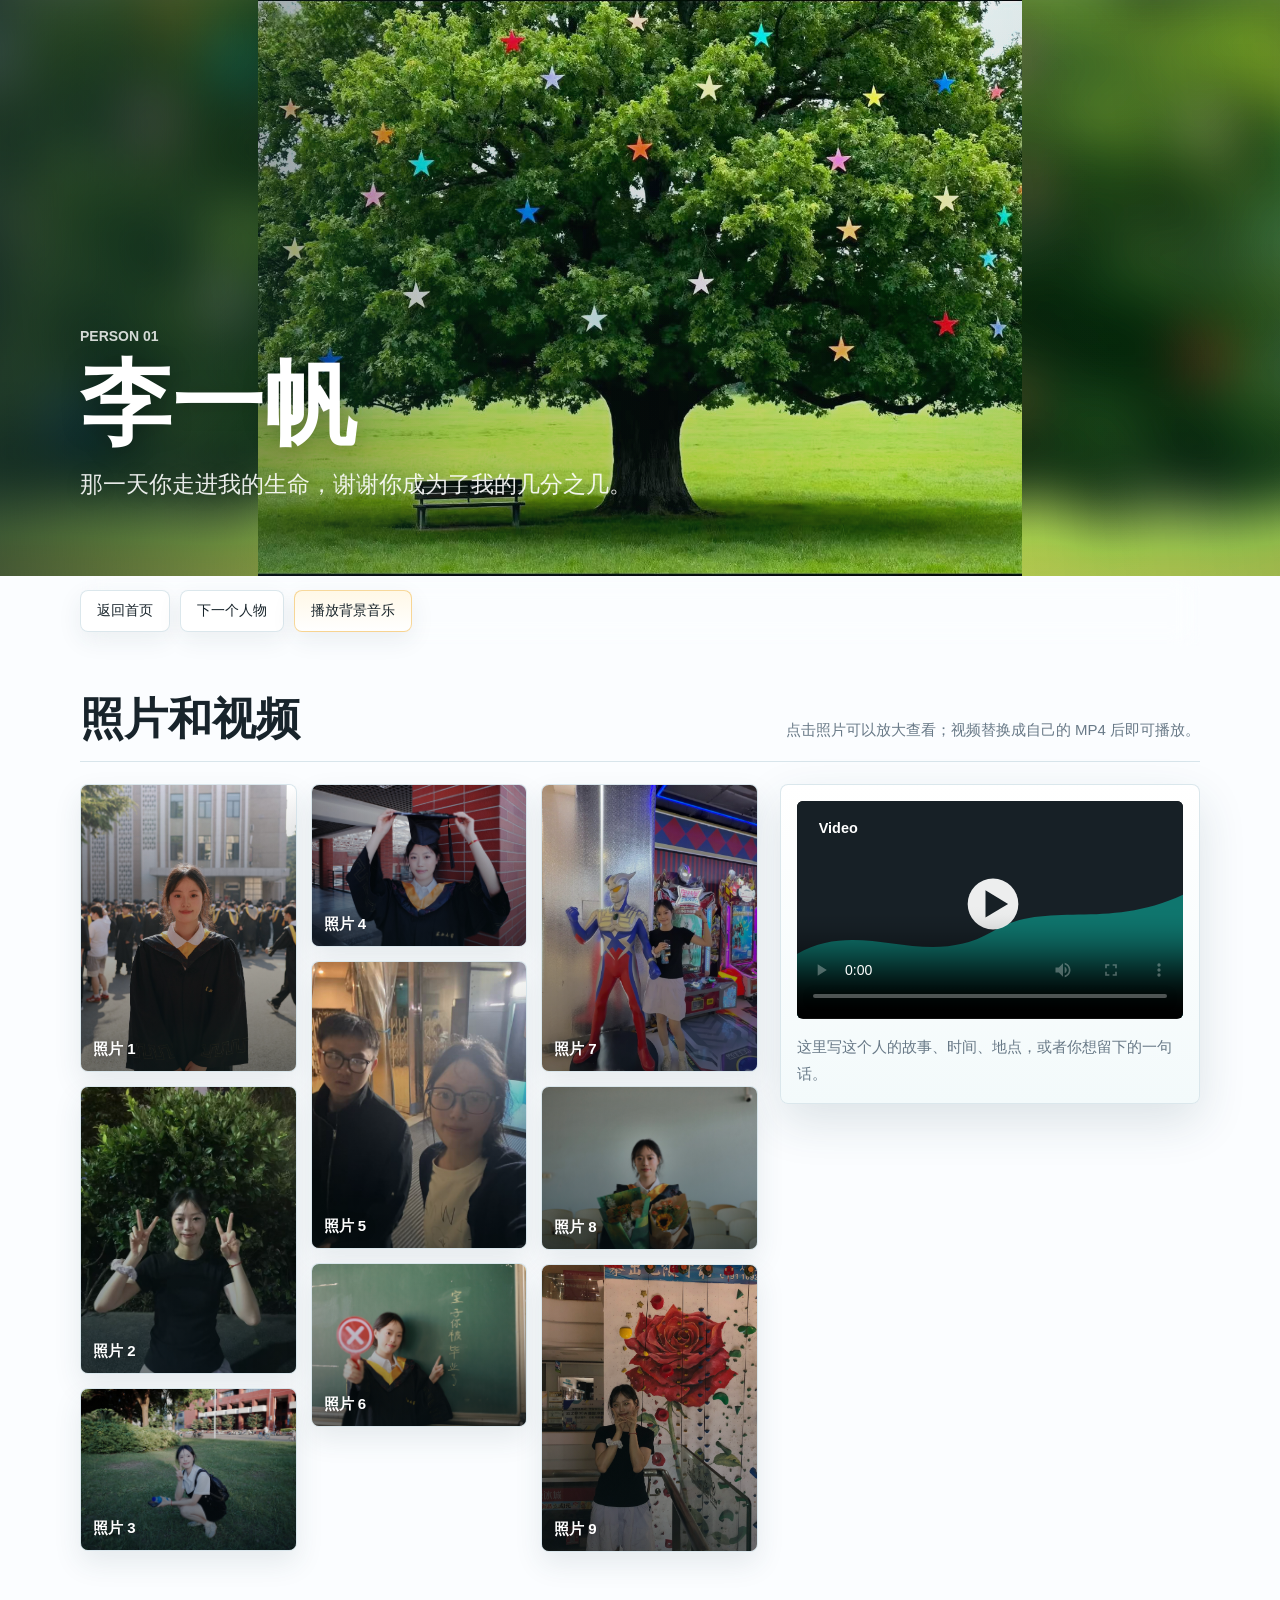
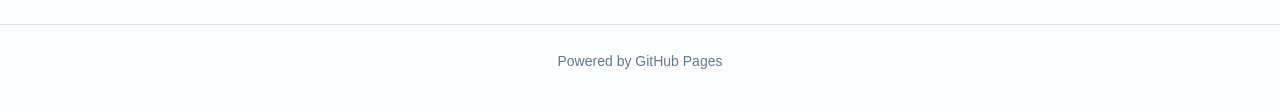
==== commit 1f27820c: "Add files via upload" ====
--- a/people/person-1.html
+++ b/people/person-1.html
@@ -15,7 +15,7 @@
     <div class="hero-inner">
       <p class="eyebrow">Person 01</p>
       <h1>李一帆</h1>
-      <p class="lead">这里写李一帆的简介，可以是一句话，也可以是这段记录的主题。</p>
+      <p class="lead">那一天你走进我的生命，谢谢你成为了我的几分之几。</p>
     </div>
   </header>
 
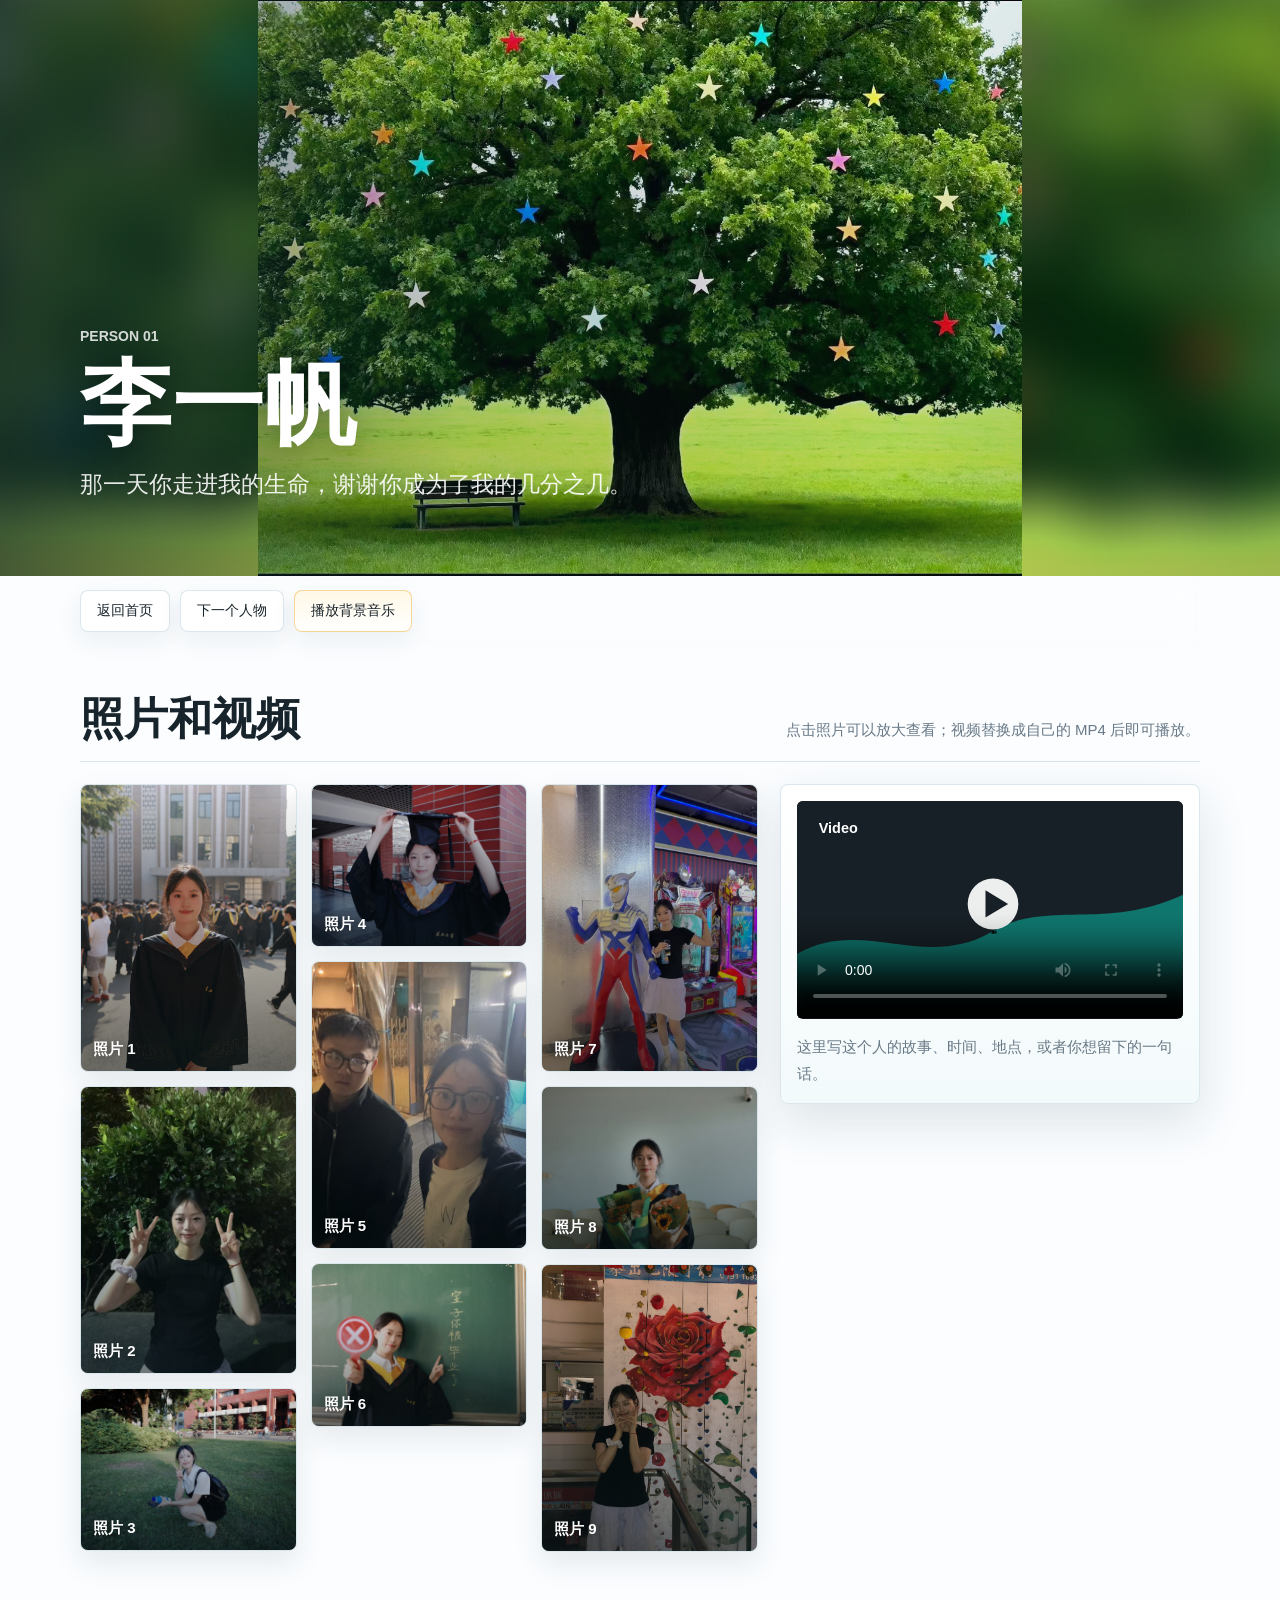
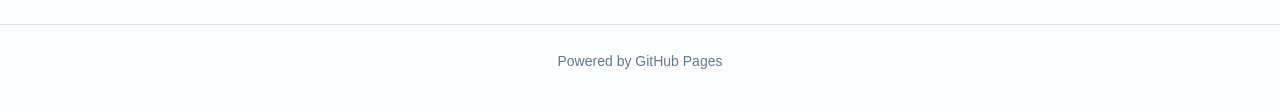
==== commit 65e5c66e: "Add files via upload" ====
--- a/people/person-1.html
+++ b/people/person-1.html
@@ -46,7 +46,7 @@
           <a class="tile" href="../photos/liyi/9.jpg" data-gallery-item data-caption="李一帆照片 9"><img src="../photos/liyi/9.jpg" alt="李一帆照片 9"><span>照片 9</span></a>
         </div>
         <div class="video-card">
-          <video controls preload="metadata" poster="../videos/section-1/poster.svg"><source src="../videos/section-1/your-video.mp4" type="video/mp4"></video>
+          <video controls preload="metadata" poster="../videos/section-1/poster.svg"><source src="../videos/section-1/that day.mp4" type="video/mp4"></video>
           <p class="story">这里写这个人的故事、时间、地点，或者你想留下的一句话。</p>
         </div>
       </div>
